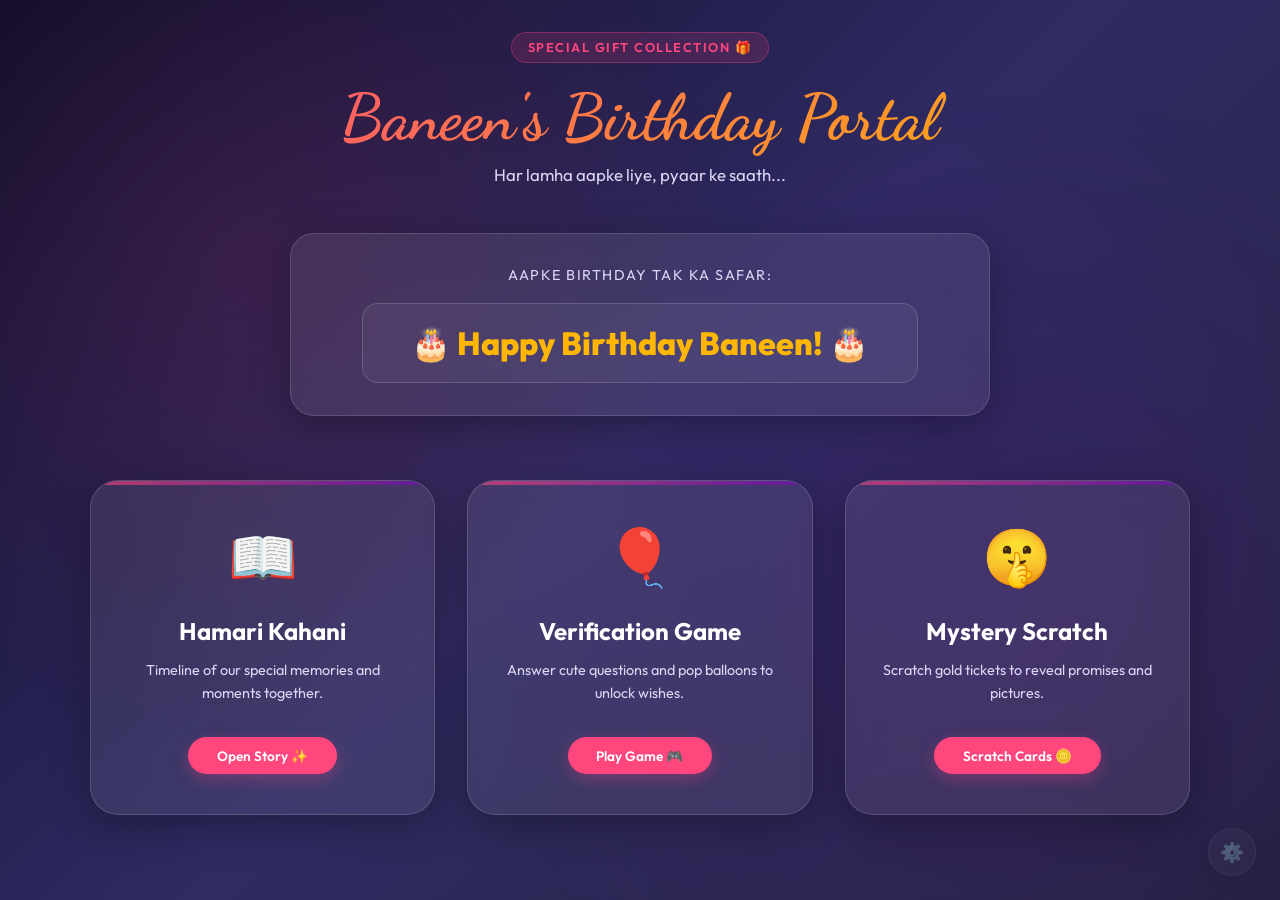
==== index.html @ 0c99340a "Deploy birthday portal" ====
<!DOCTYPE html>
<html lang="en">
<head>
    <meta charset="UTF-8">
    <meta name="viewport" content="width=device-width, initial-scale=1.0">
    <title>Surprises For You 💖</title>
    <link rel="preconnect" href="https://fonts.googleapis.com">
    <link rel="preconnect" href="https://fonts.gstatic.com" crossorigin>
    <link href="https://fonts.googleapis.com/css2?family=Dancing+Script:wght@700&family=Outfit:wght@300;400;600;800&display=swap" rel="stylesheet">
    <link rel="stylesheet" href="style-portal.css">
</head>
<body>
    <!-- Background Starry Particles -->
    <div class="space-bg"></div>

    <!-- Secret Admin Portal Button -->
    <a href="admin.html" class="secret-admin-btn" title="Admin Settings">⚙️</a>

    <div class="portal-container">
        <header class="portal-header">
            <span class="portal-badge">Special Gift Collection 🎁</span>
            <h1 class="portal-title">Baneen's Birthday Portal</h1>
            <p class="portal-tagline">Har lamha aapke liye, pyaar ke saath...</p>
        </header>

        <!-- Countdown Section -->
        <div class="glass-card countdown-card">
            <p class="countdown-label">Aapke Birthday Tak Ka Safar:</p>
            <div class="countdown" id="countdown">
                <div class="countdown-item">
                    <span class="countdown-number" id="days">00</span>
                    <span class="countdown-text">Days</span>
                </div>
                <div class="countdown-separator">:</div>
                <div class="countdown-item">
                    <span class="countdown-number" id="hours">00</span>
                    <span class="countdown-text">Hours</span>
                </div>
                <div class="countdown-separator">:</div>
                <div class="countdown-item">
                    <span class="countdown-number" id="minutes">00</span>
                    <span class="countdown-text">Minutes</span>
                </div>
                <div class="countdown-separator">:</div>
                <div class="countdown-item">
                    <span class="countdown-number" id="seconds">00</span>
                    <span class="countdown-text">Seconds</span>
                </div>
            </div>
        </div>

        <!-- 3 Surprise Buttons Grid -->
        <div class="portal-grid">
            <!-- Surprise 1 -->
            <a href="timeline.html" class="portal-card-link">
                <div class="portal-card card-1">
                    <div class="card-icon">📖</div>
                    <h2>Hamari Kahani</h2>
                    <p>Timeline of our special memories and moments together.</p>
                    <span class="card-action-btn">Open Story ✨</span>
                </div>
            </a>

            <!-- Surprise 2 -->
            <a href="game.html" class="portal-card-link">
                <div class="portal-card card-2">
                    <div class="card-icon">🎈</div>
                    <h2>Verification Game</h2>
                    <p>Answer cute questions and pop balloons to unlock wishes.</p>
                    <span class="card-action-btn">Play Game 🎮</span>
                </div>
            </a>

            <!-- Surprise 3 -->
            <a href="scratch.html" class="portal-card-link">
                <div class="portal-card card-3">
                    <div class="card-icon">🤫</div>
                    <h2>Mystery Scratch</h2>
                    <p>Scratch gold tickets to reveal promises and pictures.</p>
                    <span class="card-action-btn">Scratch Cards 🪙</span>
                </div>
            </a>
        </div>
    </div>

    <script src="config.js"></script>
    <script>
        // Countdown Timer
        function updateCountdown() {
            const birthday = new Date('2026-07-25T00:00:00');
            const now = new Date();
            const diff = birthday - now;

            if (diff <= 0) {
                document.getElementById('countdown').innerHTML = `
                    <div class="countdown-item" style="min-width: auto; padding: 1.2rem 3rem;">
                        <span class="countdown-number" style="font-size: 2rem;">🎂 Happy Birthday Baneen! 🎂</span>
                    </div>
                `;
                return;
            }

            const days = Math.floor(diff / (1000 * 60 * 60 * 24));
            const hours = Math.floor((diff % (1000 * 60 * 60 * 24)) / (1000 * 60 * 60));
            const minutes = Math.floor((diff % (1000 * 60 * 60)) / (1000 * 60));
            const seconds = Math.floor((diff % (1000 * 60)) / 1000);

            document.getElementById('days').textContent = String(days).padStart(2, '0');
            document.getElementById('hours').textContent = String(hours).padStart(2, '0');
            document.getElementById('minutes').textContent = String(minutes).padStart(2, '0');
            document.getElementById('seconds').textContent = String(seconds).padStart(2, '0');
        }
        updateCountdown();
        setInterval(updateCountdown, 1000);
    </script>
</body>
</html>
---- style-portal.css ----
/* ===== RESET & GENERAL STYLES ===== */
*, *::before, *::after {
    margin: 0;
    padding: 0;
    box-sizing: border-box;
}

:root {
    --primary: #ff477e;
    --primary-dark: #ff1f5a;
    --secondary: #7209b7;
    --accent: #ffb703;
    --bg-dark: #0f0c29;
    --bg-mid: #302b63;
    --bg-light: #24243e;
    --text-light: #ffffff;
    --text-muted: #dcd6f7;
    --glass-bg: rgba(255, 255, 255, 0.08);
    --glass-border: rgba(255, 255, 255, 0.15);
    --shadow: 0 10px 40px rgba(0, 0, 0, 0.3);
    --font-display: 'Dancing Script', cursive;
    --font-body: 'Outfit', sans-serif;
}

body {
    font-family: var(--font-body);
    background: linear-gradient(135deg, var(--bg-dark) 0%, var(--bg-mid) 50%, var(--bg-light) 100%);
    color: var(--text-light);
    min-height: 100vh;
    overflow-x: hidden;
    position: relative;
    padding: 2rem 1rem;
}

/* ===== SPACE DYNAMIC BACKGROUND ===== */
.space-bg {
    position: fixed;
    top: 0;
    left: 0;
    width: 100%;
    height: 100%;
    pointer-events: none;
    z-index: 0;
    background: 
        radial-gradient(circle at 20% 30%, rgba(255, 71, 126, 0.12) 0%, transparent 40%),
        radial-gradient(circle at 80% 70%, rgba(114, 9, 183, 0.15) 0%, transparent 45%);
    background-size: cover;
}

/* ===== SECRET COG BUTTON ===== */
.secret-admin-btn {
    position: fixed;
    bottom: 1.5rem;
    right: 1.5rem;
    width: 48px;
    height: 48px;
    background: var(--glass-bg);
    border: 1px solid var(--glass-border);
    backdrop-filter: blur(10px);
    border-radius: 50%;
    display: flex;
    align-items: center;
    justify-content: center;
    font-size: 1.2rem;
    text-decoration: none;
    z-index: 100;
    box-shadow: var(--shadow);
    transition: all 0.3s ease;
    opacity: 0.4;
}

.secret-admin-btn:hover {
    opacity: 1;
    transform: rotate(45deg) scale(1.1);
    background: white;
}

/* ===== PORTAL HEADERS ===== */
.portal-container {
    max-width: 1100px;
    margin: 0 auto;
    position: relative;
    z-index: 2;
}

.portal-header {
    text-align: center;
    margin-bottom: 3rem;
}

.portal-badge {
    display: inline-block;
    padding: 0.4rem 1rem;
    background: rgba(255, 71, 126, 0.15);
    border: 1px solid rgba(255, 71, 126, 0.3);
    border-radius: 50px;
    color: var(--primary);
    font-weight: 600;
    font-size: 0.8rem;
    letter-spacing: 1.5px;
    text-transform: uppercase;
    margin-bottom: 1rem;
}

.portal-title {
    font-size: clamp(2.2rem, 6vw, 4rem);
    font-family: var(--font-display);
    background: linear-gradient(135deg, var(--primary), var(--accent));
    -webkit-background-clip: text;
    -webkit-text-fill-color: transparent;
    background-clip: text;
    font-weight: 800;
    margin-bottom: 0.5rem;
}

.portal-tagline {
    font-size: 1.05rem;
    color: var(--text-muted);
}

/* ===== GLASS CARD CONTAINER ===== */
.glass-card {
    background: var(--glass-bg);
    border: 1px solid var(--glass-border);
    backdrop-filter: blur(20px);
    -webkit-backdrop-filter: blur(20px);
    border-radius: 24px;
    box-shadow: var(--shadow);
    padding: 2rem;
    transition: all 0.3s ease;
}

/* ===== COUNTDOWN BAR ===== */
.countdown-card {
    max-width: 700px;
    margin: 0 auto 4rem;
    text-align: center;
}

.countdown-label {
    font-size: 0.9rem;
    color: var(--text-muted);
    letter-spacing: 1.5px;
    text-transform: uppercase;
    margin-bottom: 1.2rem;
}

.countdown {
    display: flex;
    justify-content: center;
    align-items: center;
    gap: 0.6rem;
}

.countdown-item {
    background: rgba(255, 255, 255, 0.05);
    border: 1px solid var(--glass-border);
    padding: 0.8rem 1.2rem;
    border-radius: 16px;
    min-width: 80px;
    transition: transform 0.3s ease;
}

.countdown-item:hover {
    transform: translateY(-4px);
    border-color: var(--primary);
}

.countdown-number {
    display: block;
    font-size: clamp(1.5rem, 3.5vw, 2.2rem);
    font-weight: 800;
    color: var(--accent);
}

.countdown-text {
    font-size: 0.7rem;
    color: var(--text-muted);
    text-transform: uppercase;
    letter-spacing: 1px;
}

.countdown-separator {
    font-size: 1.8rem;
    font-weight: 800;
    color: var(--primary);
    animation: blink 1s infinite step-end;
}

@keyframes blink {
    50% { opacity: 0; }
}

/* ===== SURPRISES GRID ===== */
.portal-grid {
    display: grid;
    grid-template-columns: repeat(auto-fit, minmax(300px, 1fr));
    gap: 2rem;
}

.portal-card-link {
    text-decoration: none;
    color: inherit;
}

.portal-card {
    height: 100%;
    background: var(--glass-bg);
    border: 1px solid var(--glass-border);
    backdrop-filter: blur(20px);
    -webkit-backdrop-filter: blur(20px);
    border-radius: 28px;
    padding: 2.5rem 2rem;
    text-align: center;
    box-shadow: var(--shadow);
    transition: all 0.4s cubic-bezier(0.25, 1, 0.5, 1);
    position: relative;
    overflow: hidden;
}

.portal-card::before {
    content: '';
    position: absolute;
    top: 0;
    left: 0;
    right: 0;
    height: 4px;
    background: linear-gradient(90deg, var(--primary), var(--secondary));
    opacity: 0.6;
    transition: opacity 0.3s ease;
}

.portal-card:hover {
    transform: translateY(-8px);
    border-color: rgba(255, 71, 126, 0.4);
    box-shadow: 0 20px 50px rgba(255, 71, 126, 0.2);
}

.portal-card:hover::before {
    opacity: 1;
}

.card-icon {
    font-size: 3.5rem;
    margin-bottom: 1.5rem;
    display: inline-block;
    transition: transform 0.3s ease;
}

.portal-card:hover .card-icon {
    transform: scale(1.2) rotate(5deg);
}

.portal-card h2 {
    font-size: 1.5rem;
    font-weight: 700;
    margin-bottom: 0.8rem;
    color: white;
}

.portal-card p {
    font-size: 0.9rem;
    color: var(--text-muted);
    line-height: 1.6;
    margin-bottom: 2rem;
}

.card-action-btn {
    display: inline-block;
    padding: 0.6rem 1.8rem;
    background: var(--primary);
    border-radius: 50px;
    font-size: 0.85rem;
    font-weight: 600;
    color: white;
    box-shadow: 0 5px 15px rgba(255, 71, 126, 0.3);
    transition: all 0.3s ease;
}

.portal-card:hover .card-action-btn {
    background: white;
    color: var(--primary);
    box-shadow: 0 8px 25px rgba(255, 255, 255, 0.3);
    transform: translateY(-2px);
}

/* ===== SECRET ADMIN AUTH CARD ===== */
.auth-card {
    max-width: 420px;
    margin: 6rem auto;
    text-align: center;
}

.lock-icon {
    font-size: 4rem;
    display: block;
    margin-bottom: 1.5rem;
    animation: pulse 2s infinite ease-in-out;
}

@keyframes pulse {
    0%, 100% { transform: scale(1); }
    50% { transform: scale(1.1); }
}

.auth-card h2 {
    margin-bottom: 0.5rem;
    font-weight: 800;
}

.auth-card p {
    font-size: 0.9rem;
    color: var(--text-muted);
    margin-bottom: 2rem;
}

.input-group {
    display: flex;
    flex-direction: column;
    gap: 1rem;
}

.input-group input {
    background: rgba(0,0,0,0.2);
    border: 1px solid var(--glass-border);
    padding: 1rem;
    border-radius: 14px;
    color: white;
    font-family: var(--font-body);
    font-size: 1rem;
    text-align: center;
    outline: none;
    transition: border-color 0.3s ease;
}

.input-group input:focus {
    border-color: var(--primary);
}

.action-btn {
    background: var(--primary);
    color: white;
    border: none;
    padding: 1rem;
    border-radius: 14px;
    font-family: var(--font-body);
    font-weight: 600;
    font-size: 0.95rem;
    cursor: pointer;
    transition: all 0.3s ease;
}

.action-btn:hover {
    background: var(--primary-dark);
    box-shadow: 0 8px 20px rgba(255, 71, 126, 0.4);
}

.error-msg {
    color: #ef476f;
    font-size: 0.85rem;
    margin-top: 1rem;
    font-weight: 600;
}

/* ===== ADMIN DASHBOARD LAYOUT ===== */
.admin-dashboard {
    padding: 1rem 0;
}

.back-link {
    display: inline-block;
    color: var(--text-muted);
    text-decoration: none;
    font-size: 0.9rem;
    margin-bottom: 2rem;
    transition: color 0.3s ease;
}

.back-link:hover {
    color: var(--primary);
}

.upload-grid {
    display: grid;
    grid-template-columns: repeat(auto-fit, minmax(280px, 1fr));
    gap: 2rem;
    margin-bottom: 4rem;
}

.upload-card {
    position: relative;
    text-align: center;
    padding: 2.5rem 1.5rem 2rem;
}

.card-num {
    position: absolute;
    top: 1rem;
    left: 1.5rem;
    width: 28px;
    height: 28px;
    border-radius: 50%;
    background: rgba(255, 255, 255, 0.1);
    color: var(--accent);
    display: flex;
    align-items: center;
    justify-content: center;
    font-size: 0.8rem;
    font-weight: 800;
    border: 1px solid var(--glass-border);
}

.upload-card h3 {
    font-size: 1.15rem;
    margin-bottom: 0.3rem;
}

.upload-card p {
    font-size: 0.8rem;
    color: var(--text-muted);
    margin-bottom: 1.5rem;
}

.preview-box {
    width: 100%;
    height: 180px;
    background: rgba(0,0,0,0.25);
    border: 2px dashed rgba(255,255,255,0.15);
    border-radius: 16px;
    margin-bottom: 1.5rem;
    display: flex;
    align-items: center;
    justify-content: center;
    color: var(--text-muted);
    font-size: 0.85rem;
    overflow: hidden;
}

.file-label {
    display: inline-block;
    background: rgba(255,255,255,0.08);
    border: 1px solid var(--glass-border);
    padding: 0.6rem 1.5rem;
    border-radius: 50px;
    font-size: 0.85rem;
    font-weight: 600;
    cursor: pointer;
    transition: all 0.3s ease;
}

.file-label:hover {
    background: white;
    color: var(--bg-dark);
}

.file-label input[type="file"] {
    display: none;
}

.loading-spinner {
    font-size: 0.8rem;
    color: var(--accent);
    animation: pulse 1s infinite alternate;
}

.dashboard-footer {
    text-align: center;
    margin-bottom: 3rem;
}

.logout-btn {
    background: rgba(255,255,255,0.05);
    border: 1px solid var(--glass-border);
    color: var(--text-light);
    padding: 0.8rem 2rem;
    border-radius: 50px;
    font-family: var(--font-body);
    font-weight: 600;
    cursor: pointer;
    transition: all 0.3s ease;
}

.logout-btn:hover {
    background: #ef476f;
    border-color: #ef476f;
    box-shadow: 0 5px 15px rgba(239, 71, 111, 0.4);
}

/* ===== RESPONSIVE PORTAL ===== */
@media (max-width: 600px) {
    body {
        padding: 1.25rem 0.85rem;
    }

    .glass-card {
        border-radius: 18px;
        padding: 1.35rem;
    }

    .portal-header {
        margin-bottom: 2rem;
    }

    .countdown-card {
        margin-bottom: 2.5rem;
    }

    .countdown {
        flex-wrap: wrap;
        gap: 0.45rem;
    }

    .countdown-item {
        min-width: 65px;
        padding: 0.6rem;
    }
    .countdown-number {
        font-size: 1.4rem;
    }
    .countdown-separator {
        font-size: 1.4rem;
    }
    .portal-card {
        padding: 2rem 1.5rem;
        border-radius: 20px;
    }

    .portal-grid,
    .upload-grid {
        grid-template-columns: 1fr;
        gap: 1.25rem;
    }

    .auth-card {
        margin: 4rem auto 2rem;
    }

    .secret-admin-btn {
        right: 1rem;
        bottom: 1rem;
    }
}

@media (max-width: 380px) {
    .countdown-separator {
        display: none;
    }
}
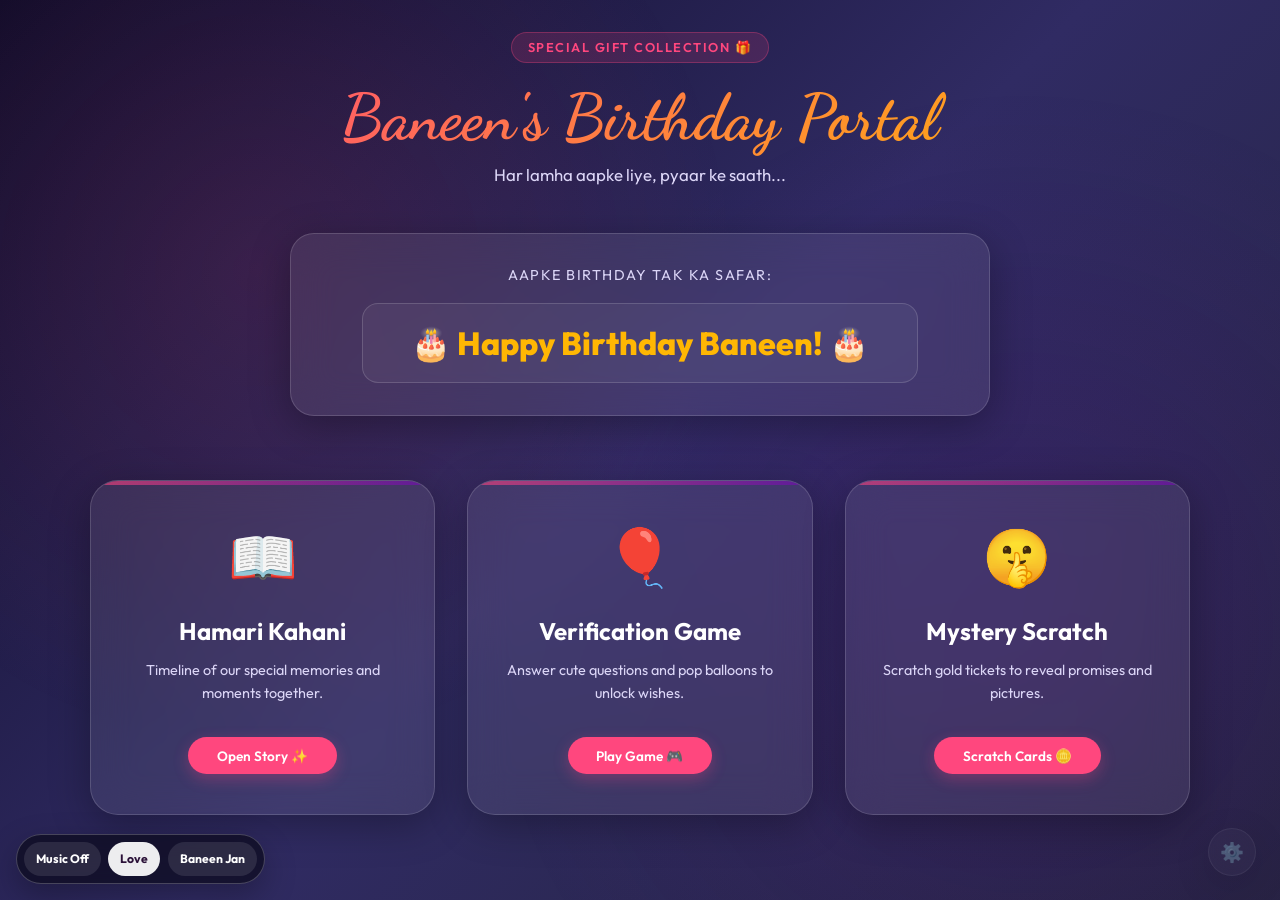
==== commit 8f808bfe: "Add birthday background music player" ====
--- a/index.html
+++ b/index.html
@@ -113,5 +113,6 @@
         updateCountdown();
         setInterval(updateCountdown, 1000);
     </script>
+    <script src="music-player.js"></script>
 </body>
 </html>
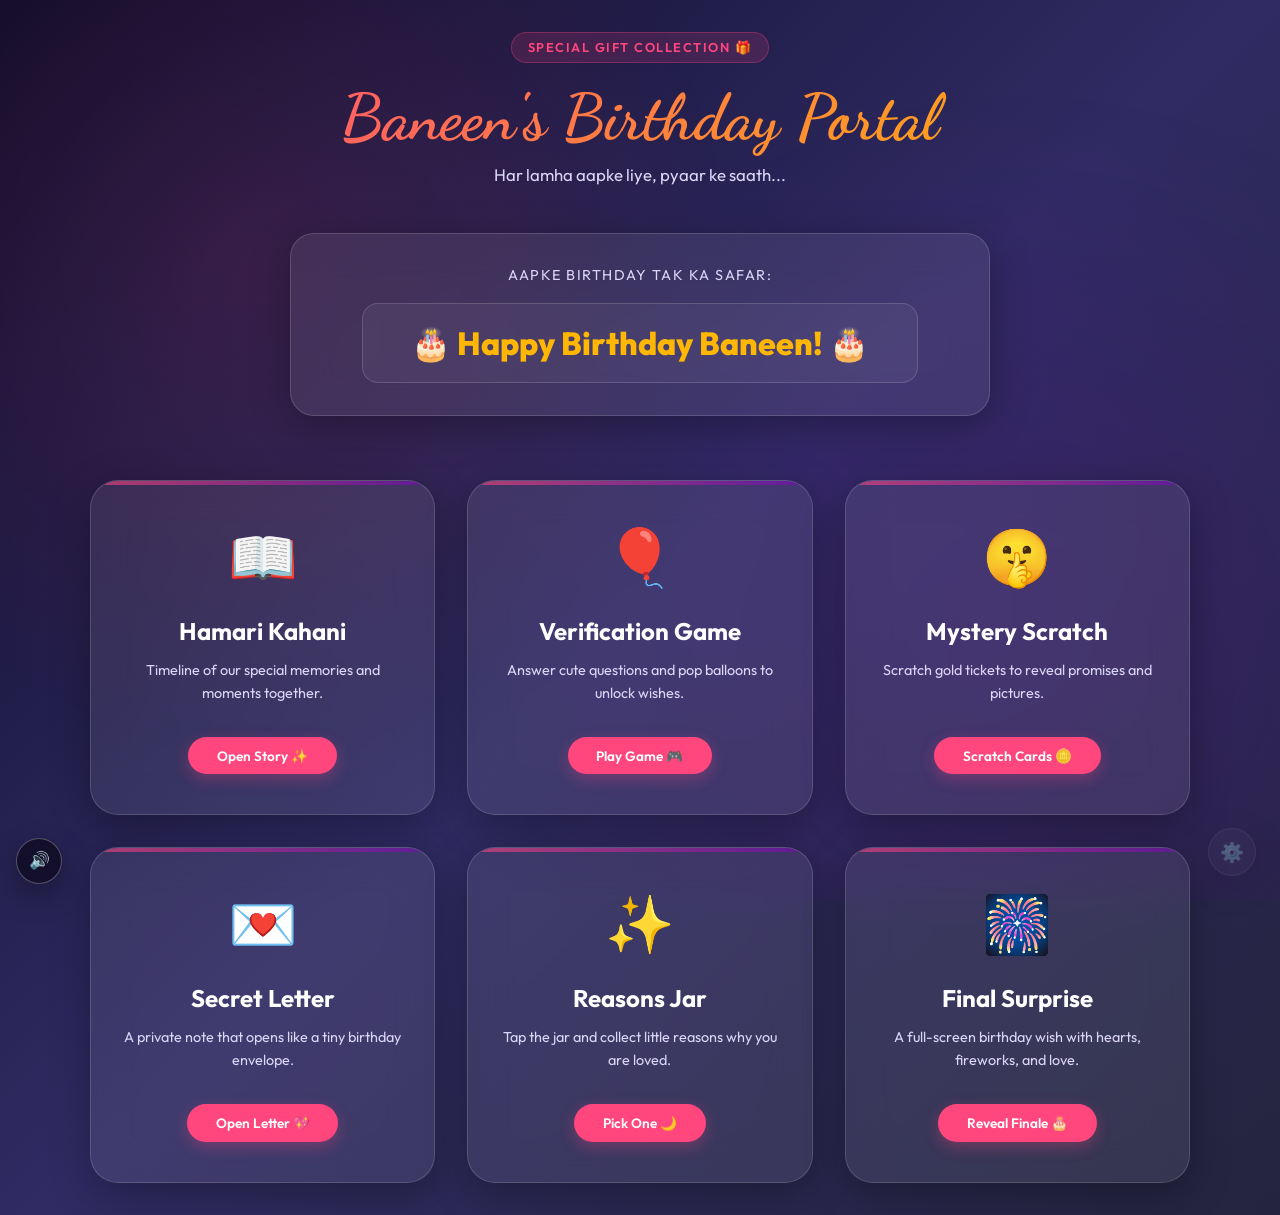
==== commit ca4fb12e: "Add extra birthday surprises" ====
--- a/index.html
+++ b/index.html
@@ -49,7 +49,7 @@
             </div>
         </div>
 
-        <!-- 3 Surprise Buttons Grid -->
+        <!-- Surprise Buttons Grid -->
         <div class="portal-grid">
             <!-- Surprise 1 -->
             <a href="timeline.html" class="portal-card-link">
@@ -78,6 +78,36 @@
                     <h2>Mystery Scratch</h2>
                     <p>Scratch gold tickets to reveal promises and pictures.</p>
                     <span class="card-action-btn">Scratch Cards 🪙</span>
+                </div>
+            </a>
+
+            <!-- Surprise 4 -->
+            <a href="letter.html" class="portal-card-link">
+                <div class="portal-card card-4">
+                    <div class="card-icon">💌</div>
+                    <h2>Secret Letter</h2>
+                    <p>A private note that opens like a tiny birthday envelope.</p>
+                    <span class="card-action-btn">Open Letter 💖</span>
+                </div>
+            </a>
+
+            <!-- Surprise 5 -->
+            <a href="jar.html" class="portal-card-link">
+                <div class="portal-card card-5">
+                    <div class="card-icon">✨</div>
+                    <h2>Reasons Jar</h2>
+                    <p>Tap the jar and collect little reasons why you are loved.</p>
+                    <span class="card-action-btn">Pick One 🌙</span>
+                </div>
+            </a>
+
+            <!-- Surprise 6 -->
+            <a href="finale.html" class="portal-card-link">
+                <div class="portal-card card-6">
+                    <div class="card-icon">🎆</div>
+                    <h2>Final Surprise</h2>
+                    <p>A full-screen birthday wish with hearts, fireworks, and love.</p>
+                    <span class="card-action-btn">Reveal Finale 🎂</span>
                 </div>
             </a>
         </div>
--- a/style-portal.css
+++ b/style-portal.css
@@ -486,6 +486,282 @@
     box-shadow: 0 5px 15px rgba(239, 71, 111, 0.4);
 }
 
+/* ===== EXTRA SURPRISE PAGES ===== */
+.surprise-body {
+    min-height: 100vh;
+}
+
+.surprise-container {
+    max-width: 960px;
+}
+
+.surprise-hero {
+    text-align: center;
+    margin: 1rem auto 2.5rem;
+}
+
+.letter-stage,
+.jar-layout {
+    display: grid;
+    grid-template-columns: minmax(260px, 0.9fr) minmax(300px, 1.1fr);
+    align-items: center;
+    gap: 2rem;
+}
+
+.envelope {
+    width: min(100%, 360px);
+    min-height: 230px;
+    margin: 0 auto;
+    border: 0;
+    border-radius: 26px;
+    background: linear-gradient(150deg, #ff477e 0%, #ff85a8 52%, #ffb703 100%);
+    box-shadow: 0 22px 55px rgba(0, 0, 0, 0.34);
+    color: white;
+    cursor: pointer;
+    position: relative;
+    overflow: hidden;
+    transform-style: preserve-3d;
+}
+
+.envelope::before,
+.envelope::after {
+    content: '';
+    position: absolute;
+    inset: auto 0 0;
+    height: 62%;
+    background: rgba(255,255,255,0.18);
+    clip-path: polygon(0 100%, 50% 35%, 100% 100%);
+}
+
+.envelope-flap {
+    position: absolute;
+    inset: 0 0 auto;
+    height: 58%;
+    background: rgba(255,255,255,0.24);
+    clip-path: polygon(0 0, 100% 0, 50% 100%);
+    transform-origin: top;
+    transition: transform 0.7s ease;
+}
+
+.envelope-heart {
+    position: relative;
+    display: block;
+    z-index: 2;
+    font-size: 4rem;
+    margin-top: 4.3rem;
+    transition: transform 0.4s ease;
+}
+
+.envelope-label {
+    position: relative;
+    z-index: 2;
+    display: block;
+    font-weight: 800;
+    letter-spacing: 0.08em;
+    text-transform: uppercase;
+}
+
+.envelope.is-open .envelope-flap {
+    transform: rotateX(180deg);
+}
+
+.envelope.is-open .envelope-heart {
+    transform: translateY(-12px) scale(1.18);
+}
+
+.letter-card {
+    opacity: 0;
+    transform: translateY(24px) scale(0.98);
+    transition: opacity 0.45s ease, transform 0.45s ease;
+}
+
+.letter-card.is-visible {
+    opacity: 1;
+    transform: translateY(0) scale(1);
+}
+
+.letter-eyebrow {
+    color: var(--accent);
+    font-weight: 800;
+    margin-bottom: 0.8rem;
+}
+
+.letter-card h2 {
+    font-family: var(--font-display);
+    font-size: clamp(2rem, 5vw, 3rem);
+    margin-bottom: 1rem;
+}
+
+.letter-card p {
+    color: var(--text-muted);
+    line-height: 1.8;
+    margin-bottom: 1rem;
+}
+
+.letter-signature {
+    color: white !important;
+    font-weight: 800;
+    margin-top: 1.5rem;
+}
+
+.love-jar {
+    width: min(100%, 320px);
+    margin: 0 auto;
+    border: 0;
+    background: transparent;
+    cursor: pointer;
+    color: white;
+    display: grid;
+    justify-items: center;
+    gap: 0.8rem;
+}
+
+.jar-lid {
+    width: 150px;
+    height: 34px;
+    border-radius: 18px 18px 8px 8px;
+    background: linear-gradient(135deg, #ffb703, #fff0a8);
+    box-shadow: var(--shadow);
+}
+
+.jar-glass {
+    width: 230px;
+    height: 260px;
+    border: 2px solid rgba(255,255,255,0.35);
+    border-radius: 34px 34px 56px 56px;
+    background: linear-gradient(160deg, rgba(255,255,255,0.18), rgba(255,255,255,0.05));
+    box-shadow: inset 0 0 35px rgba(255,255,255,0.12), var(--shadow);
+    position: relative;
+    overflow: hidden;
+}
+
+.jar-heart {
+    position: absolute;
+    font-size: 2.1rem;
+    animation: floatHeart 3s ease-in-out infinite alternate;
+}
+
+.jar-heart-1 { left: 38px; bottom: 44px; }
+.jar-heart-2 { right: 42px; bottom: 74px; animation-delay: 0.4s; }
+.jar-heart-3 { left: 82px; top: 74px; animation-delay: 0.8s; }
+.jar-heart-4 { right: 70px; top: 118px; animation-delay: 1.2s; }
+
+@keyframes floatHeart {
+    from { transform: translateY(0) rotate(-5deg); }
+    to { transform: translateY(-16px) rotate(8deg); }
+}
+
+.jar-label {
+    padding: 0.6rem 1.2rem;
+    border-radius: 999px;
+    background: rgba(255,255,255,0.12);
+    border: 1px solid var(--glass-border);
+    font-weight: 800;
+}
+
+.love-jar.shake {
+    animation: jarShake 0.55s ease;
+}
+
+@keyframes jarShake {
+    20% { transform: rotate(-3deg); }
+    40% { transform: rotate(3deg); }
+    60% { transform: rotate(-2deg); }
+    80% { transform: rotate(2deg); }
+}
+
+.reason-display {
+    min-height: 260px;
+    display: grid;
+    align-content: center;
+    gap: 1.2rem;
+    text-align: center;
+}
+
+.reason-count {
+    justify-self: center;
+    color: var(--accent);
+    font-weight: 800;
+    font-size: 0.86rem;
+}
+
+.reason-display p,
+.finale-message {
+    font-size: clamp(1.25rem, 3vw, 1.9rem);
+    line-height: 1.55;
+    font-weight: 800;
+}
+
+.reason-btn {
+    justify-self: center;
+    min-width: 150px;
+}
+
+.pop-in {
+    animation: popIn 0.38s ease;
+}
+
+@keyframes popIn {
+    from { opacity: 0; transform: translateY(12px) scale(0.96); }
+    to { opacity: 1; transform: translateY(0) scale(1); }
+}
+
+.fireworks-canvas {
+    position: fixed;
+    inset: 0;
+    z-index: 1;
+    pointer-events: none;
+}
+
+.finale-container {
+    position: relative;
+    z-index: 2;
+}
+
+.finale-panel {
+    min-height: calc(100vh - 4rem);
+    display: grid;
+    align-content: center;
+    justify-items: center;
+    text-align: center;
+    gap: 1.4rem;
+}
+
+.wish-stars {
+    display: flex;
+    flex-wrap: wrap;
+    justify-content: center;
+    gap: 0.8rem;
+}
+
+.wish-stars button {
+    border: 1px solid rgba(255,255,255,0.22);
+    border-radius: 999px;
+    padding: 0.75rem 1.2rem;
+    background: rgba(255,255,255,0.1);
+    color: white;
+    font-family: var(--font-body);
+    font-weight: 800;
+    cursor: pointer;
+    transition: transform 0.2s ease, background 0.2s ease;
+}
+
+.wish-stars button:hover {
+    transform: translateY(-2px);
+    background: rgba(255,255,255,0.18);
+}
+
+.finale-message {
+    width: min(100%, 680px);
+    min-height: 120px;
+    display: grid;
+    place-items: center;
+}
+
+.finale-btn {
+    min-width: 170px;
+}
+
 /* ===== RESPONSIVE PORTAL ===== */
 @media (max-width: 600px) {
     body {
@@ -539,6 +815,37 @@
         right: 1rem;
         bottom: 1rem;
     }
+
+    .letter-stage,
+    .jar-layout {
+        grid-template-columns: 1fr;
+    }
+
+    .surprise-hero {
+        margin-bottom: 1.6rem;
+    }
+
+    .envelope {
+        min-height: 205px;
+    }
+
+    .jar-glass {
+        width: 205px;
+        height: 235px;
+    }
+
+    .reason-display {
+        min-height: 220px;
+    }
+
+    .finale-panel {
+        min-height: calc(100vh - 2.5rem);
+        padding-bottom: 4rem;
+    }
+
+    .wish-stars button {
+        padding: 0.65rem 1rem;
+    }
 }
 
 @media (max-width: 380px) {
